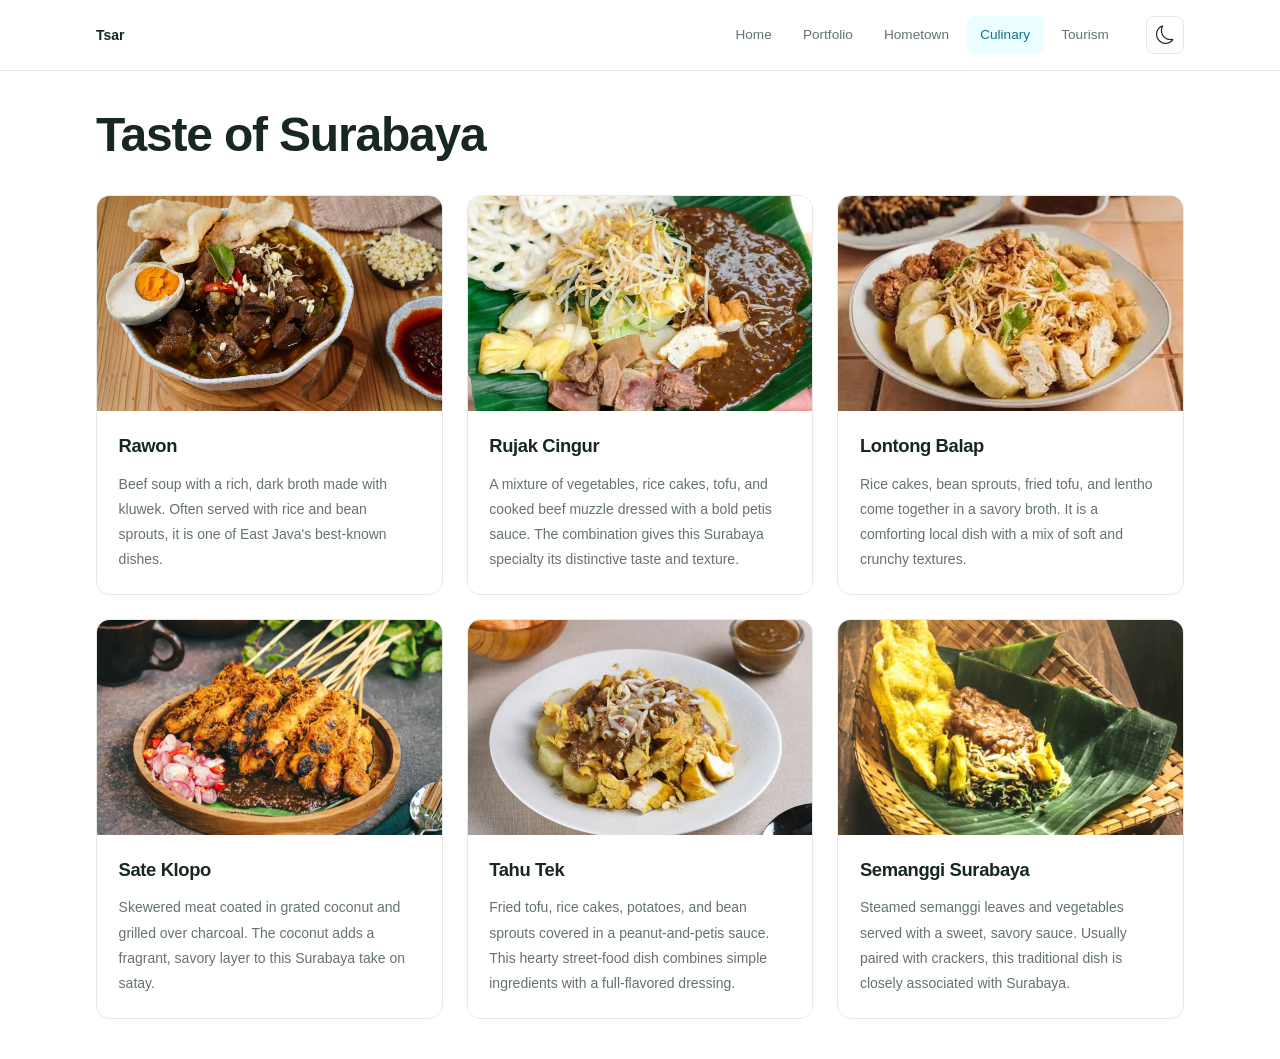
==== quiz1/food/index.html @ 17f32435 "Website done" ====
<!doctype html>
<html lang="en">
<head>
  <meta charset="utf-8">
  <meta name="viewport" content="width=device-width, initial-scale=1">
  <title>Culinary · Tsar</title>
  <script src="../../assets/js/theme.js"></script>
  <link rel="stylesheet" href="../../assets/library/tailwindcss/tailwind-4.3.3.css">
  <link rel="stylesheet" href="../../assets/library/bootstrap-icons/bootstrap-icons.min.css">
  <link rel="stylesheet" href="../../assets/css/base.css">
  <link rel="stylesheet" href="../../assets/css/card-grid.css">
  <script src="../../assets/library/jquery/jquery-4.0.0.min.js" defer></script>
  <script src="../../assets/js/site.js" defer></script>
</head>
<body id="top" data-page="food" class="font-sans antialiased">
  <a class="skip-link rounded-lg" href="#main">Skip to content</a>
  <header id="site-header" class="site-header line sticky top-0 z-30 border-b">
    <div class="mx-auto flex max-w-6xl items-center justify-between gap-4 px-6 py-4 lg:px-8">
      <a href="../index.html" class="flex min-w-0 items-center gap-3" aria-label="Tsar home">
        <span class="truncate text-sm font-semibold">Tsar</span>
      </a>
      <div class="flex shrink-0 items-center gap-3 sm:gap-6">
        <nav class="hidden items-center gap-1 md:flex" aria-label="Main navigation">
          <a class="nav-link" href="../index.html">Home</a>
          <a class="nav-link" href="../profile/index.html">Portfolio</a>
          <a class="nav-link" href="../hometown/index.html">Hometown</a>
          <a class="nav-link" href="../food/index.html" aria-current="page">Culinary</a>
          <a class="nav-link" href="../tourist/index.html">Tourism</a>
        </nav>
        <button class="theme-button" id="theme-toggle" type="button" aria-label="Dark theme" aria-pressed="false" hidden>
          <span data-theme-icon="light"><i class="bi bi-moon icon" aria-hidden="true"></i></span>
          <span data-theme-icon="dark" hidden><i class="bi bi-sun icon" aria-hidden="true"></i></span>
        </button>
      </div>
    </div>
    <nav id="mobile-menu" class="line flex flex-wrap gap-1 border-t px-6 py-3 md:hidden" aria-label="Mobile navigation">
          <a class="nav-link inline-block" href="../index.html">Home</a>
          <a class="nav-link inline-block" href="../profile/index.html">Portfolio</a>
          <a class="nav-link inline-block" href="../hometown/index.html">Hometown</a>
          <a class="nav-link inline-block" href="../food/index.html" aria-current="page">Culinary</a>
          <a class="nav-link inline-block" href="../tourist/index.html">Tourism</a>
          <a class="nav-link inline-block" href="../index.html#contact">Contact</a>
    </nav>
  </header>
  <main id="main" class="mx-auto max-w-6xl px-6 py-10 lg:px-8">
    <header class="collection-intro">
      <h1 class="text-4xl font-semibold tracking-tight sm:text-5xl">Taste of Surabaya</h1>
    </header>

    <div class="destination-grid">

      <article class="destination-card">
        <img class="destination-photo" src="../../assets/img/food/rawon.webp" alt="Rawon" width="600" height="375" loading="lazy">
        <div class="destination-content">
          <h2 class="destination-name">Rawon</h2>
          <p class="destination-description">Beef soup with a rich, dark broth made with kluwek. Often served with rice and bean sprouts, it is one of East Java&#x27;s best-known dishes.</p>
        </div>
      </article>

      <article class="destination-card">
        <img class="destination-photo" src="../../assets/img/food/rujakcingur.webp" alt="Rujak Cingur" width="600" height="375" loading="lazy">
        <div class="destination-content">
          <h2 class="destination-name">Rujak Cingur</h2>
          <p class="destination-description">A mixture of vegetables, rice cakes, tofu, and cooked beef muzzle dressed with a bold petis sauce. The combination gives this Surabaya specialty its distinctive taste and texture.</p>
        </div>
      </article>

      <article class="destination-card">
        <img class="destination-photo" src="../../assets/img/food/lontongbalap.webp" alt="Lontong Balap" width="600" height="375" loading="lazy">
        <div class="destination-content">
          <h2 class="destination-name">Lontong Balap</h2>
          <p class="destination-description">Rice cakes, bean sprouts, fried tofu, and lentho come together in a savory broth. It is a comforting local dish with a mix of soft and crunchy textures.</p>
        </div>
      </article>

      <article class="destination-card">
        <img class="destination-photo" src="../../assets/img/food/sateklopo.webp" alt="Sate Klopo" width="600" height="375" loading="lazy">
        <div class="destination-content">
          <h2 class="destination-name">Sate Klopo</h2>
          <p class="destination-description">Skewered meat coated in grated coconut and grilled over charcoal. The coconut adds a fragrant, savory layer to this Surabaya take on satay.</p>
        </div>
      </article>

      <article class="destination-card">
        <img class="destination-photo" src="../../assets/img/food/tahutek.webp" alt="Tahu Tek" width="600" height="375" loading="lazy">
        <div class="destination-content">
          <h2 class="destination-name">Tahu Tek</h2>
          <p class="destination-description">Fried tofu, rice cakes, potatoes, and bean sprouts covered in a peanut-and-petis sauce. This hearty street-food dish combines simple ingredients with a full-flavored dressing.</p>
        </div>
      </article>

      <article class="destination-card">
        <img class="destination-photo" src="../../assets/img/food/semanggi.webp" alt="Semanggi Surabaya" width="600" height="375" loading="lazy">
        <div class="destination-content">
          <h2 class="destination-name">Semanggi Surabaya</h2>
          <p class="destination-description">Steamed semanggi leaves and vegetables served with a sweet, savory sauce. Usually paired with crackers, this traditional dish is closely associated with Surabaya.</p>
        </div>
      </article>
    </div>
  </main>
</body>
</html>
---- assets/css/base.css ----
:root {
  color-scheme: light;
  --canvas: #fff;
  --surface: #f8faf9;
  --ink: #172724;
  --muted: #64736f;
  --border: #e3eae7;
  --accent: #0e7490;
  --accent-soft: #ecfeff;
}
[data-theme="dark"] {
  color-scheme: dark;
  --canvas: #111a18;
  --surface: #182420;
  --ink: #e7f1ed;
  --muted: #a5b8ae;
  --border: #2e4037;
  --accent: #67e8f9;
  --accent-soft: #164e63;
}
html { scroll-behavior: smooth; scroll-padding-top: 6rem; }
body { background: var(--canvas); color: var(--ink); }
::selection { background: #a5f3fc; color: #164e63; }
button, a { -webkit-tap-highlight-color: transparent; }
button { cursor: pointer; }
:focus-visible { outline: 3px solid var(--accent); outline-offset: 5px; }
[hidden] { display: none !important; }
.muted { color: var(--muted); }
.accent { color: var(--accent); }
.line { border-color: var(--border); }
.button { display: inline-flex; align-items: center; justify-content: center; gap: .65rem; min-height: 2.75rem; padding: .7rem 1.1rem; border-radius: .55rem; font-size: .875rem; font-weight: 600; border: 1px solid var(--border); transition: background .18s, transform .18s; }
.button:hover { background: var(--surface); transform: translateY(-1px); }
.button-primary { background: #0e7490; border-color: #0e7490; color: #fff; }
.button-primary:hover { background: #155e75; }
.icon { display: inline-flex; align-items: center; justify-content: center; width: 1.15rem; height: 1.15rem; flex: none; font-size: 1.15rem; line-height: 1; }
.skip-link { position: fixed; left: 1rem; top: -5rem; z-index: 100; background: var(--canvas); padding: .7rem 1rem; }
.skip-link:focus { top: 1rem; }
.nav-link { padding: .55rem .85rem; font-size: .85rem; font-weight: 500; color: var(--muted); border-radius: .5rem; }
.nav-link:hover, .nav-link[aria-current="page"] { color: var(--accent); background: var(--accent-soft); }
.site-header { background: var(--canvas); }
.theme-button { display: grid; place-items: center; height: 2.35rem; width: 2.35rem; padding: 0; flex: none; border: 1px solid var(--border); border-radius: .5rem; }
.theme-button [data-theme-icon] { display: grid; place-items: center; line-height: 1; }
.theme-button .bi::before { display: block; vertical-align: 0; }
.profile-card { position: relative; background: var(--canvas); box-shadow: 0 12px 35px #193e2710; }
@media (prefers-reduced-motion: reduce) {
  html { scroll-behavior: auto; }
  *, *::before, *::after { transition: none !important; animation: none !important; }
}
---- assets/css/card-grid.css ----
.collection-intro { margin-bottom: 2.25rem; }
.destination-grid { display: grid; grid-template-columns: minmax(0, 1fr); gap: 1.5rem; }
.destination-card { display: flex; flex-direction: column; min-width: 0; overflow: hidden; border: 1px solid var(--border); border-radius: .85rem; background: var(--canvas); transition: border-color .18s; }
.destination-card:hover { border-color: var(--accent); }
.destination-photo { display: block; width: 100%; aspect-ratio: 8 / 5; height: auto; object-fit: cover; }
.destination-content { display: flex; flex: 1; flex-direction: column; padding: 1.35rem; }
.destination-name { font-size: 1.15rem; font-weight: 600; line-height: 1.4; letter-spacing: -.02em; }
.destination-description { color: var(--muted); margin-top: .8rem; font-size: .875rem; line-height: 1.8; }
.destination-details { margin-top: auto; padding-top: 1.25rem; }
.destination-location { display: flex; align-items: center; gap: .45rem; color: var(--muted); font-size: .75rem; }
.destination-location .icon { font-size: .9rem; }
.destination-link { display: inline-flex; align-items: center; gap: .5rem; color: var(--accent); font-size: .8rem; font-weight: 600; margin-top: .8rem; }
.destination-link:hover { text-decoration: underline; text-underline-offset: .2rem; }
[data-page="tourist"] .destination-content { flex: none; }
[data-page="tourist"] .destination-details { margin-top: .5rem; padding-top: 0; }
[data-page="tourist"] .destination-link { margin-top: .4rem; }
@media (min-width: 40rem) {
  .destination-grid { grid-template-columns: repeat(2, minmax(0, 1fr)); }
}
@media (min-width: 64rem) {
  .destination-grid { grid-template-columns: repeat(3, minmax(0, 1fr)); }
}
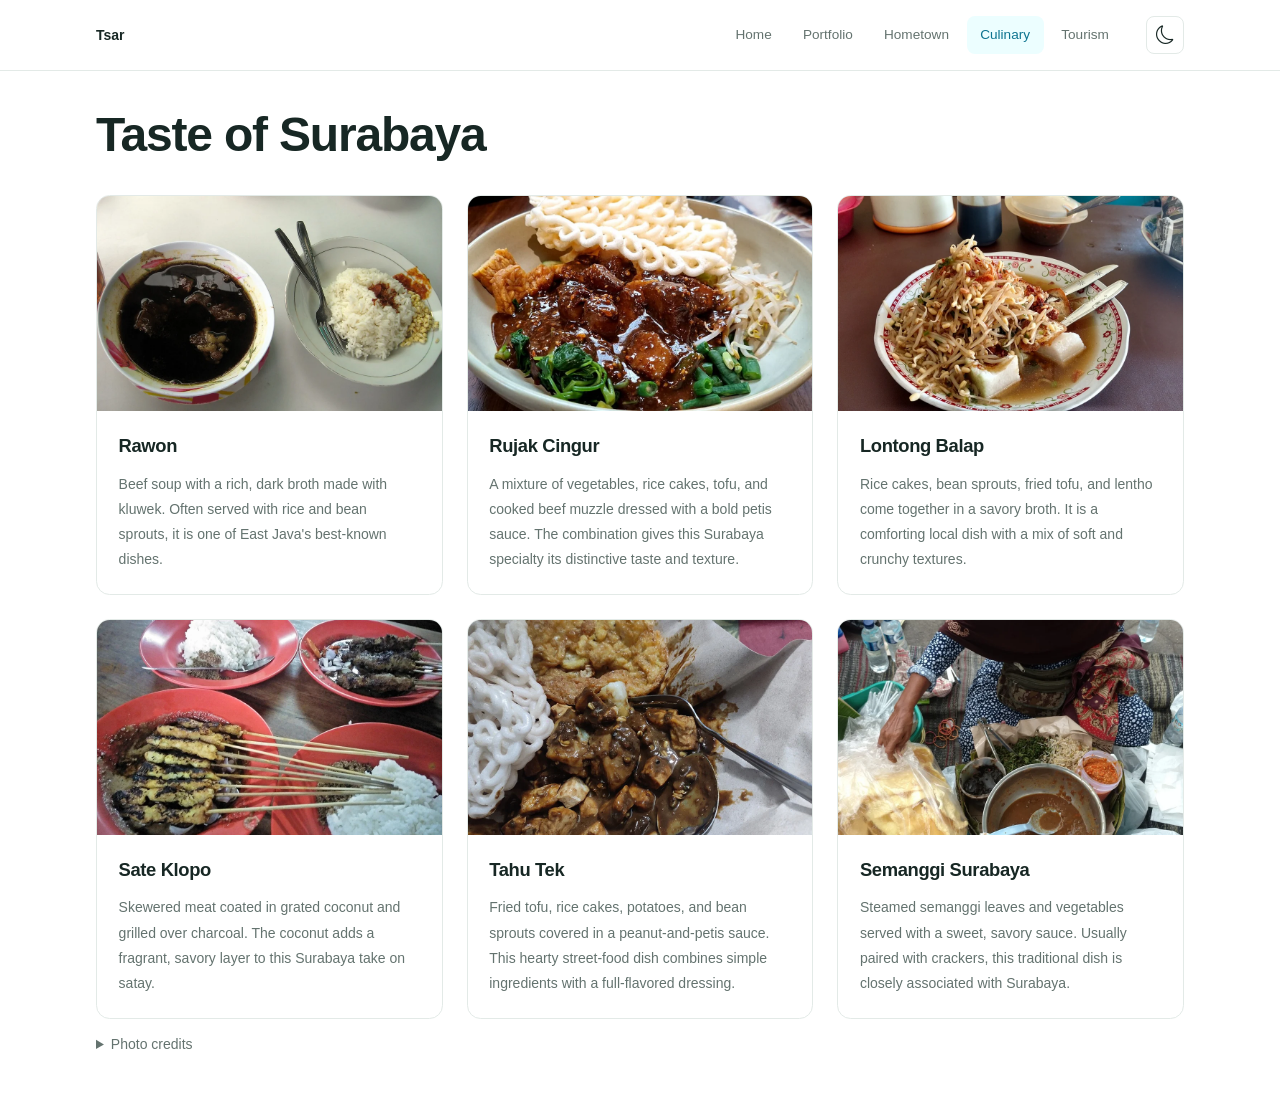
==== commit 9828780d: "adding report" ====
--- a/quiz1/food/index.html
+++ b/quiz1/food/index.html
@@ -39,7 +39,6 @@
           <a class="nav-link inline-block" href="../hometown/index.html">Hometown</a>
           <a class="nav-link inline-block" href="../food/index.html" aria-current="page">Culinary</a>
           <a class="nav-link inline-block" href="../tourist/index.html">Tourism</a>
-          <a class="nav-link inline-block" href="../index.html#contact">Contact</a>
     </nav>
   </header>
   <main id="main" class="mx-auto max-w-6xl px-6 py-10 lg:px-8">
@@ -90,13 +89,22 @@
       </article>
 
       <article class="destination-card">
-        <img class="destination-photo" src="../../assets/img/food/semanggi.webp" alt="Semanggi Surabaya" width="600" height="375" loading="lazy">
+        <img class="destination-photo" src="../../assets/img/food/semanggi.webp" alt="A vendor preparing Semanggi Surabaya with vegetables and sauce" width="600" height="375" loading="lazy">
         <div class="destination-content">
           <h2 class="destination-name">Semanggi Surabaya</h2>
           <p class="destination-description">Steamed semanggi leaves and vegetables served with a sweet, savory sauce. Usually paired with crackers, this traditional dish is closely associated with Surabaya.</p>
         </div>
       </article>
     </div>
+    <details class="destination-description">
+      <summary>Photo credits</summary>
+        <p><a class="destination-link" href="https://commons.wikimedia.org/wiki/File:Rawon_Setan.jpg" target="_blank" rel="noopener noreferrer">rawon</a> — christian r from Jakarta, <a href="https://creativecommons.org/licenses/by-sa/2.0" target="_blank" rel="noopener noreferrer">CC BY-SA 2.0</a>; cropped and resized.</p>
+        <p><a class="destination-link" href="https://commons.wikimedia.org/wiki/File:Rujak_Cingur_khas_Jawa_Timur,Indonesia_dengan_kombinasi_sayuran_dan_kerupuk_sebagai_pelengkap.jpg" target="_blank" rel="noopener noreferrer">rujakcingur</a> — Kakakku keren, <a href="https://creativecommons.org/licenses/by-sa/4.0" target="_blank" rel="noopener noreferrer">CC BY-SA 4.0</a>; cropped and resized.</p>
+        <p><a class="destination-link" href="https://commons.wikimedia.org/wiki/File:20170125_105849283_Lontong_balap.jpg" target="_blank" rel="noopener noreferrer">lontongbalap</a> — Lasthib, <a href="https://creativecommons.org/licenses/by-sa/4.0" target="_blank" rel="noopener noreferrer">CC BY-SA 4.0</a>; cropped and resized.</p>
+        <p><a class="destination-link" href="https://commons.wikimedia.org/wiki/File:Sate_Kelapa.jpg" target="_blank" rel="noopener noreferrer">sateklopo</a> — Fitri Penyalai, <a href="https://creativecommons.org/licenses/by-sa/4.0" target="_blank" rel="noopener noreferrer">CC BY-SA 4.0</a>; cropped and resized.</p>
+        <p><a class="destination-link" href="https://commons.wikimedia.org/wiki/File:Tahu_Th%C3%A8g_Tahu_Bumbu_Lonthong_Bumbu_atau_Tahu_Tek_Tahu_Telor.jpg" target="_blank" rel="noopener noreferrer">tahutek</a> — Fhikri Latifi, <a href="http://creativecommons.org/publicdomain/zero/1.0/deed.en" target="_blank" rel="noopener noreferrer">CC0</a>; cropped and resized.</p>
+        <p><a class="destination-link" href="https://commons.wikimedia.org/wiki/File:20161130_100547989_Semanggi.jpg" target="_blank" rel="noopener noreferrer">semanggi</a> — Lasthib, <a href="https://creativecommons.org/licenses/by-sa/4.0" target="_blank" rel="noopener noreferrer">CC BY-SA 4.0</a>; cropped and resized.</p>
+    </details>
   </main>
 </body>
 </html>
